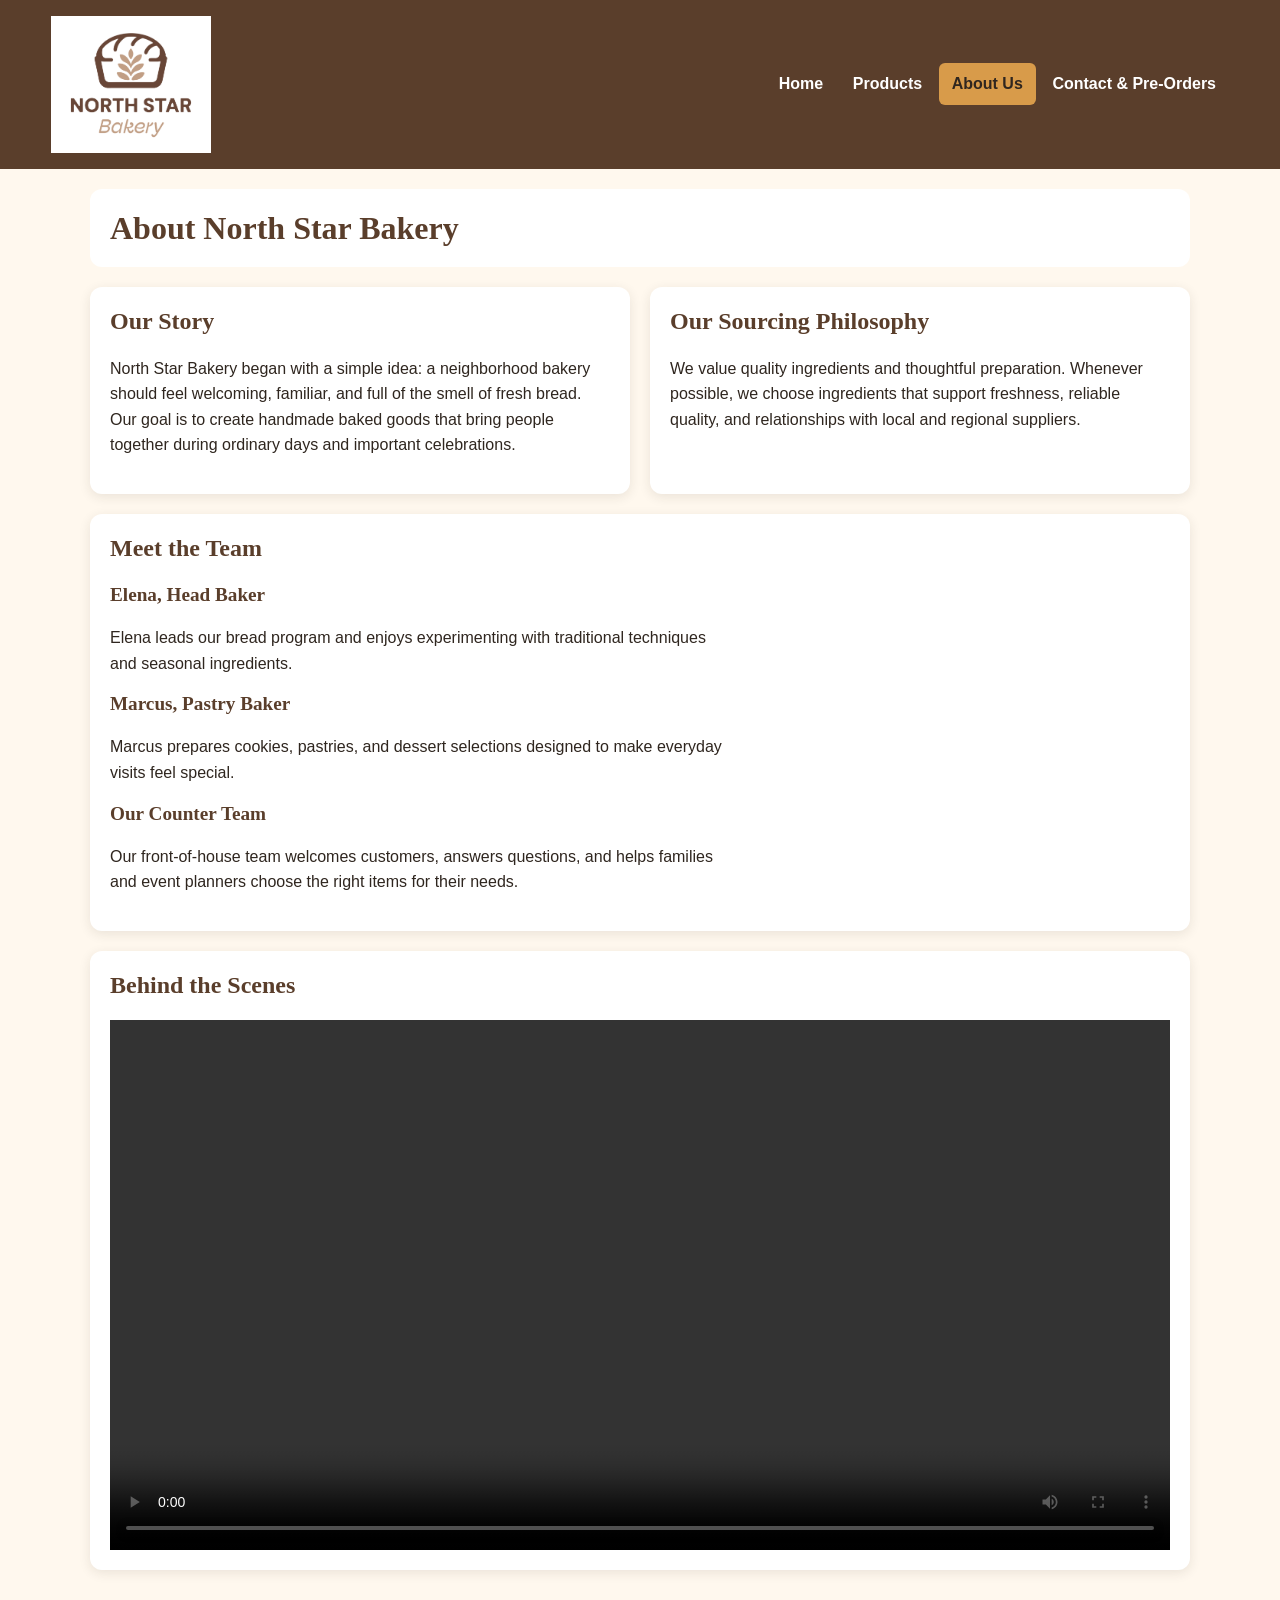
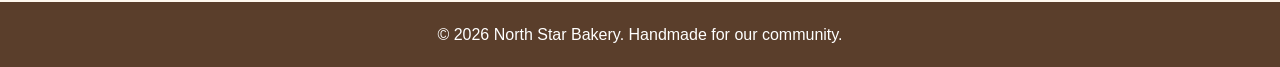
==== about.html @ 64541ff3 "Add North Star Bakery website Add North Star Bakery website" ====
<!DOCTYPE html>
<html lang="en">
<head>
    <meta charset="UTF-8">
    <meta name="viewport" content="width=device-width, initial-scale=1.0">
    <meta name="description" content="Learn the story, sourcing philosophy, and team behind North Star Bakery.">
    <title>North Star Bakery | About Us</title>
    <link rel="stylesheet" href="styles.css">
</head>
<body>
    <header class="site-header">
        <a href="index.html" aria-label="North Star Bakery home">
            <img class="site-logo" src="bakery-logo.png" alt="North Star Bakery logo featuring a loaf of bread and wheat">
        </a>
        <nav class="site-nav" aria-label="Main navigation">
            <ul>
                <li><a href="index.html">Home</a></li>
                <li><a href="products.html">Products</a></li>
                <li><a href="about.html" aria-current="page">About Us</a></li>
                <li><a href="contact.html">Contact &amp; Pre-Orders</a></li>
            </ul>
        </nav>
    </header>

    <main class="site-main">
        <h1>About North Star Bakery</h1>

        <section class="card">
            <h2>Our Story</h2>
            <p>North Star Bakery began with a simple idea: a neighborhood bakery should feel welcoming, familiar, and full of the smell of fresh bread. Our goal is to create handmade baked goods that bring people together during ordinary days and important celebrations.</p>
        </section>

        <section class="card">
            <h2>Our Sourcing Philosophy</h2>
            <p>We value quality ingredients and thoughtful preparation. Whenever possible, we choose ingredients that support freshness, reliable quality, and relationships with local and regional suppliers.</p>
        </section>

        <section class="card">
            <h2>Meet the Team</h2>
            <article>
                <h3>Elena, Head Baker</h3>
                <p>Elena leads our bread program and enjoys experimenting with traditional techniques and seasonal ingredients.</p>
            </article>
            <article>
                <h3>Marcus, Pastry Baker</h3>
                <p>Marcus prepares cookies, pastries, and dessert selections designed to make everyday visits feel special.</p>
            </article>
            <article>
                <h3>Our Counter Team</h3>
                <p>Our front-of-house team welcomes customers, answers questions, and helps families and event planners choose the right items for their needs.</p>
            </article>
        </section>

        <section class="card wide">
            <h2>Behind the Scenes</h2>
            <video controls>
                <source src="bakery-behind-scenes.mp4" type="video/mp4">
                Your browser does not support the video element. Please visit North Star Bakery to learn more about how our breads and pastries are prepared.
            </video>
        </section>
    </main>

    <footer class="site-footer">
        <p>&copy; 2026 North Star Bakery. Handmade for our community.</p>
    </footer>
</body>
</html>
---- styles.css ----
/* North Star Bakery - Touchstone 3
   Mobile-first responsive design using Flexbox.
*/

:root {
    --brown: #5a3e2b;
    --cream: #fff8ee;
    --tan: #c49a78;
    --gold: #d89b4a;
    --white: #ffffff;
    --text: #2f261f;
}

* {
    box-sizing: border-box;
}

html {
    scroll-behavior: smooth;
}

body {
    margin: 0;
    background: var(--cream);
    color: var(--text);
    font-family: Arial, Helvetica, sans-serif;
    line-height: 1.6;
}

h1,
h2,
h3 {
    margin-top: 0;
    color: var(--brown);
    font-family: Georgia, "Times New Roman", serif;
    line-height: 1.2;
}

h1 {
    font-size: 2rem;
    margin-bottom: 1rem;
}

h2 {
    font-size: 1.5rem;
}

h3 {
    font-size: 1.2rem;
}

p,
ul {
    max-width: 70ch;
}

a {
    color: var(--brown);
    font-weight: 700;
}

a:hover,
a:focus {
    color: #7b573f;
}

.site-header {
    background: var(--brown);
    color: var(--white);
    padding: 1rem;
    display: flex;
    flex-direction: column;
    align-items: center;
    gap: 1rem;
}

.site-logo {
    width: min(180px, 70vw);
    height: auto;
    display: block;
}

.site-nav ul {
    list-style: none;
    padding: 0;
    margin: 0;
    display: flex;
    flex-direction: column;
    align-items: center;
    gap: 0.5rem;
}

.site-nav a {
    display: block;
    padding: 0.5rem 0.8rem;
    border-radius: 6px;
    color: var(--white);
    text-decoration: none;
}

.site-nav a:hover,
.site-nav a:focus,
.site-nav a[aria-current="page"] {
    background: var(--gold);
    color: var(--text);
}

.site-main {
    width: min(1100px, 92%);
    margin: 0 auto;
    padding: 1.25rem 0 2rem;
    display: flex;
    flex-direction: column;
    gap: 1rem;
}

.site-main > h1 {
    background: var(--white);
    padding: 1.25rem;
    border-radius: 12px;
    margin-bottom: 0;
}

.card {
    background: var(--white);
    padding: 1.25rem;
    border-radius: 12px;
    box-shadow: 0 3px 12px rgba(47, 38, 31, 0.10);
}

.hero {
    border-top: 6px solid var(--gold);
}

.media {
    width: 100%;
    height: auto;
    display: block;
    border-radius: 8px;
    margin: 1rem 0;
}

figure {
    margin: 1rem 0 0;
}

figcaption {
    margin-top: 0.5rem;
    font-size: 0.95rem;
    color: #5d5148;
}

.price-list {
    padding-left: 1.25rem;
}

.hours-list {
    padding-left: 1.25rem;
}

.site-main section ul li {
    margin-bottom: 0.35rem;
}

audio,
video {
    display: block;
    width: 100%;
    margin-top: 1rem;
}

form {
    display: flex;
    flex-direction: column;
    gap: 1rem;
}

fieldset {
    border: 2px solid var(--tan);
    border-radius: 10px;
    padding: 1rem;
    display: flex;
    flex-direction: column;
    gap: 0.85rem;
}

legend {
    padding: 0 0.5rem;
    font-family: Georgia, "Times New Roman", serif;
    font-weight: 700;
    color: var(--brown);
}

label {
    font-weight: 700;
}

input,
select,
textarea {
    width: 100%;
    padding: 0.7rem;
    border: 1px solid #8e7867;
    border-radius: 6px;
    background: var(--white);
    color: var(--text);
    font: inherit;
}

input:focus,
select:focus,
textarea:focus {
    outline: 3px solid rgba(216, 155, 74, 0.45);
    border-color: var(--brown);
}

button {
    align-self: flex-start;
    border: 0;
    border-radius: 7px;
    background: var(--gold);
    color: var(--text);
    font: inherit;
    font-weight: 700;
    padding: 0.75rem 1.25rem;
    cursor: pointer;
}

button:hover,
button:focus {
    background: var(--tan);
}

.site-footer {
    background: var(--brown);
    color: var(--white);
    text-align: center;
    padding: 1.25rem;
}

.site-footer p {
    margin: 0 auto;
}

@media (min-width: 768px) {
    .site-header {
        flex-direction: row;
        justify-content: space-between;
        padding: 1rem 4%;
    }

    .site-nav ul {
        flex-direction: row;
        justify-content: flex-end;
        gap: 0.25rem;
    }

    .site-main {
        flex-direction: row;
        flex-wrap: wrap;
        align-items: stretch;
        gap: 1.25rem;
    }

    .site-main > h1 {
        flex: 0 0 100%;
    }

    .site-main > .card {
        flex: 1 1 45%;
        min-width: 300px;
    }

    .site-main > .card.hero {
        flex-basis: 100%;
    }

    .site-main > .wide {
        flex-basis: 100%;
    }

    .site-logo {
        width: 160px;
    }
}
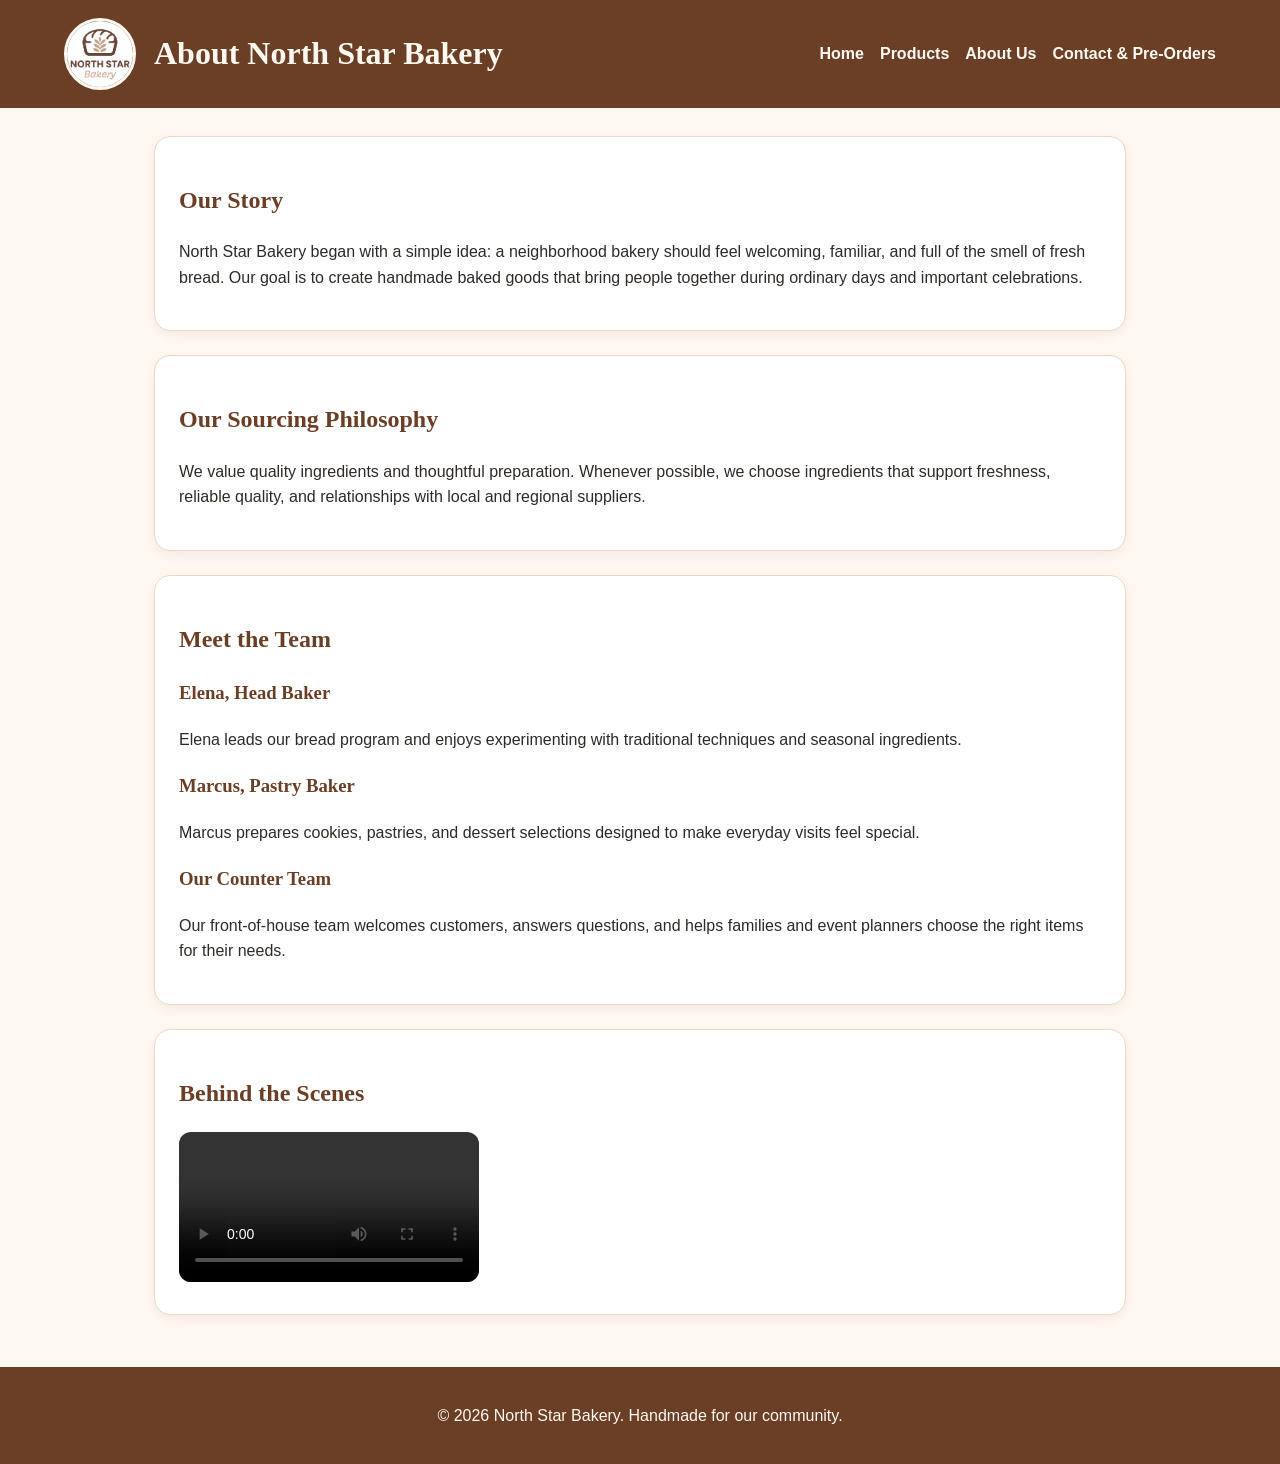
==== commit 78fee93c: "Add files via upload Update website for Touchstone 4" ====
--- a/about.html
+++ b/about.html
@@ -1,67 +1,16 @@
 <!DOCTYPE html>
-<html lang="en">
-<head>
-    <meta charset="UTF-8">
-    <meta name="viewport" content="width=device-width, initial-scale=1.0">
-    <meta name="description" content="Learn the story, sourcing philosophy, and team behind North Star Bakery.">
-    <title>North Star Bakery | About Us</title>
-    <link rel="stylesheet" href="styles.css">
-</head>
-<body>
-    <header class="site-header">
-        <a href="index.html" aria-label="North Star Bakery home">
-            <img class="site-logo" src="bakery-logo.png" alt="North Star Bakery logo featuring a loaf of bread and wheat">
-        </a>
-        <nav class="site-nav" aria-label="Main navigation">
-            <ul>
-                <li><a href="index.html">Home</a></li>
-                <li><a href="products.html">Products</a></li>
-                <li><a href="about.html" aria-current="page">About Us</a></li>
-                <li><a href="contact.html">Contact &amp; Pre-Orders</a></li>
-            </ul>
-        </nav>
-    </header>
-
-    <main class="site-main">
-        <h1>About North Star Bakery</h1>
-
-        <section class="card">
-            <h2>Our Story</h2>
-            <p>North Star Bakery began with a simple idea: a neighborhood bakery should feel welcoming, familiar, and full of the smell of fresh bread. Our goal is to create handmade baked goods that bring people together during ordinary days and important celebrations.</p>
-        </section>
-
-        <section class="card">
-            <h2>Our Sourcing Philosophy</h2>
-            <p>We value quality ingredients and thoughtful preparation. Whenever possible, we choose ingredients that support freshness, reliable quality, and relationships with local and regional suppliers.</p>
-        </section>
-
-        <section class="card">
-            <h2>Meet the Team</h2>
-            <article>
-                <h3>Elena, Head Baker</h3>
-                <p>Elena leads our bread program and enjoys experimenting with traditional techniques and seasonal ingredients.</p>
-            </article>
-            <article>
-                <h3>Marcus, Pastry Baker</h3>
-                <p>Marcus prepares cookies, pastries, and dessert selections designed to make everyday visits feel special.</p>
-            </article>
-            <article>
-                <h3>Our Counter Team</h3>
-                <p>Our front-of-house team welcomes customers, answers questions, and helps families and event planners choose the right items for their needs.</p>
-            </article>
-        </section>
-
-        <section class="card wide">
-            <h2>Behind the Scenes</h2>
-            <video controls>
-                <source src="bakery-behind-scenes.mp4" type="video/mp4">
-                Your browser does not support the video element. Please visit North Star Bakery to learn more about how our breads and pastries are prepared.
-            </video>
-        </section>
-    </main>
-
-    <footer class="site-footer">
-        <p>&copy; 2026 North Star Bakery. Handmade for our community.</p>
-    </footer>
-</body>
-</html>
+<html lang="en"><head><meta charset="UTF-8"><meta name="viewport" content="width=device-width, initial-scale=1.0">
+<title>North Star Bakery | About Us</title><link rel="stylesheet" href="styles.css"></head>
+<body><header><img src="bakery-logo.png" alt="North Star Bakery logo featuring a loaf of bread and wheat">
+<h1>About North Star Bakery</h1><nav aria-label="Main navigation"><ul>
+<li><a href="index.html">Home</a></li><li><a href="products.html">Products</a></li><li><a href="about.html">About Us</a></li><li><a href="contact.html">Contact &amp; Pre-Orders</a></li>
+</ul></nav></header><main>
+<section><h2>Our Story</h2><p>North Star Bakery began with a simple idea: a neighborhood bakery should feel welcoming, familiar, and full of the smell of fresh bread. Our goal is to create handmade baked goods that bring people together during ordinary days and important celebrations.</p></section>
+<section><h2>Our Sourcing Philosophy</h2><p>We value quality ingredients and thoughtful preparation. Whenever possible, we choose ingredients that support freshness, reliable quality, and relationships with local and regional suppliers.</p></section>
+<section><h2>Meet the Team</h2><article><h3>Elena, Head Baker</h3><p>Elena leads our bread program and enjoys experimenting with traditional techniques and seasonal ingredients.</p></article>
+<article><h3>Marcus, Pastry Baker</h3><p>Marcus prepares cookies, pastries, and dessert selections designed to make everyday visits feel special.</p></article>
+<article><h3>Our Counter Team</h3><p>Our front-of-house team welcomes customers, answers questions, and helps families and event planners choose the right items for their needs.</p></article></section>
+<section><h2>Behind the Scenes</h2><video controls><source src="bakery-behind-scenes.mp4" type="video/mp4">Your browser does not support the video element.</video></section>
+</main>
+<footer><p>&copy; 2026 North Star Bakery. Handmade for our community.</p></footer>
+<script src="script.js"></script></body></html>
--- a/styles.css
+++ b/styles.css
@@ -1,285 +1,37 @@
-/* North Star Bakery - Touchstone 3
-   Mobile-first responsive design using Flexbox.
-*/
 
-:root {
-    --brown: #5a3e2b;
-    --cream: #fff8ee;
-    --tan: #c49a78;
-    --gold: #d89b4a;
-    --white: #ffffff;
-    --text: #2f261f;
-}
-
-* {
-    box-sizing: border-box;
-}
-
-html {
-    scroll-behavior: smooth;
-}
-
-body {
-    margin: 0;
-    background: var(--cream);
-    color: var(--text);
-    font-family: Arial, Helvetica, sans-serif;
-    line-height: 1.6;
-}
-
-h1,
-h2,
-h3 {
-    margin-top: 0;
-    color: var(--brown);
-    font-family: Georgia, "Times New Roman", serif;
-    line-height: 1.2;
-}
-
-h1 {
-    font-size: 2rem;
-    margin-bottom: 1rem;
-}
-
-h2 {
-    font-size: 1.5rem;
-}
-
-h3 {
-    font-size: 1.2rem;
-}
-
-p,
-ul {
-    max-width: 70ch;
-}
-
-a {
-    color: var(--brown);
-    font-weight: 700;
-}
-
-a:hover,
-a:focus {
-    color: #7b573f;
-}
-
-.site-header {
-    background: var(--brown);
-    color: var(--white);
-    padding: 1rem;
-    display: flex;
-    flex-direction: column;
-    align-items: center;
-    gap: 1rem;
-}
-
-.site-logo {
-    width: min(180px, 70vw);
-    height: auto;
-    display: block;
-}
-
-.site-nav ul {
-    list-style: none;
-    padding: 0;
-    margin: 0;
-    display: flex;
-    flex-direction: column;
-    align-items: center;
-    gap: 0.5rem;
-}
-
-.site-nav a {
-    display: block;
-    padding: 0.5rem 0.8rem;
-    border-radius: 6px;
-    color: var(--white);
-    text-decoration: none;
-}
-
-.site-nav a:hover,
-.site-nav a:focus,
-.site-nav a[aria-current="page"] {
-    background: var(--gold);
-    color: var(--text);
-}
-
-.site-main {
-    width: min(1100px, 92%);
-    margin: 0 auto;
-    padding: 1.25rem 0 2rem;
-    display: flex;
-    flex-direction: column;
-    gap: 1rem;
-}
-
-.site-main > h1 {
-    background: var(--white);
-    padding: 1.25rem;
-    border-radius: 12px;
-    margin-bottom: 0;
-}
-
-.card {
-    background: var(--white);
-    padding: 1.25rem;
-    border-radius: 12px;
-    box-shadow: 0 3px 12px rgba(47, 38, 31, 0.10);
-}
-
-.hero {
-    border-top: 6px solid var(--gold);
-}
-
-.media {
-    width: 100%;
-    height: auto;
-    display: block;
-    border-radius: 8px;
-    margin: 1rem 0;
-}
-
-figure {
-    margin: 1rem 0 0;
-}
-
-figcaption {
-    margin-top: 0.5rem;
-    font-size: 0.95rem;
-    color: #5d5148;
-}
-
-.price-list {
-    padding-left: 1.25rem;
-}
-
-.hours-list {
-    padding-left: 1.25rem;
-}
-
-.site-main section ul li {
-    margin-bottom: 0.35rem;
-}
-
-audio,
-video {
-    display: block;
-    width: 100%;
-    margin-top: 1rem;
-}
-
-form {
-    display: flex;
-    flex-direction: column;
-    gap: 1rem;
-}
-
-fieldset {
-    border: 2px solid var(--tan);
-    border-radius: 10px;
-    padding: 1rem;
-    display: flex;
-    flex-direction: column;
-    gap: 0.85rem;
-}
-
-legend {
-    padding: 0 0.5rem;
-    font-family: Georgia, "Times New Roman", serif;
-    font-weight: 700;
-    color: var(--brown);
-}
-
-label {
-    font-weight: 700;
-}
-
-input,
-select,
-textarea {
-    width: 100%;
-    padding: 0.7rem;
-    border: 1px solid #8e7867;
-    border-radius: 6px;
-    background: var(--white);
-    color: var(--text);
-    font: inherit;
-}
-
-input:focus,
-select:focus,
-textarea:focus {
-    outline: 3px solid rgba(216, 155, 74, 0.45);
-    border-color: var(--brown);
-}
-
-button {
-    align-self: flex-start;
-    border: 0;
-    border-radius: 7px;
-    background: var(--gold);
-    color: var(--text);
-    font: inherit;
-    font-weight: 700;
-    padding: 0.75rem 1.25rem;
-    cursor: pointer;
-}
-
-button:hover,
-button:focus {
-    background: var(--tan);
-}
-
-.site-footer {
-    background: var(--brown);
-    color: var(--white);
-    text-align: center;
-    padding: 1.25rem;
-}
-
-.site-footer p {
-    margin: 0 auto;
-}
-
-@media (min-width: 768px) {
-    .site-header {
-        flex-direction: row;
-        justify-content: space-between;
-        padding: 1rem 4%;
-    }
-
-    .site-nav ul {
-        flex-direction: row;
-        justify-content: flex-end;
-        gap: 0.25rem;
-    }
-
-    .site-main {
-        flex-direction: row;
-        flex-wrap: wrap;
-        align-items: stretch;
-        gap: 1.25rem;
-    }
-
-    .site-main > h1 {
-        flex: 0 0 100%;
-    }
-
-    .site-main > .card {
-        flex: 1 1 45%;
-        min-width: 300px;
-    }
-
-    .site-main > .card.hero {
-        flex-basis: 100%;
-    }
-
-    .site-main > .wide {
-        flex-basis: 100%;
-    }
-
-    .site-logo {
-        width: 160px;
-    }
-}
+:root{--cream:#FFF8F0;--brown:#6B3E26;--peach:#D88C5A;--charcoal:#2F2A26}
+*{box-sizing:border-box}
+body{margin:0;background:var(--cream);color:var(--charcoal);font-family:Arial,sans-serif;line-height:1.6}
+header{background:var(--brown);color:var(--cream);padding:18px 5%;display:flex;align-items:center;gap:18px;flex-wrap:wrap}
+header img{width:72px;height:72px;object-fit:cover;border-radius:50%;border:3px solid var(--cream)}
+h1,h2,h3{font-family:Georgia,serif;color:var(--brown)}
+header h1{color:var(--cream);margin:0;font-size:2rem}
+nav{margin-left:auto}
+nav ul{list-style:none;display:flex;gap:16px;flex-wrap:wrap;margin:0;padding:0}
+nav a{color:var(--cream);text-decoration:none;font-weight:bold}
+nav a:hover,nav a:focus{color:#fff}
+main{max-width:1100px;margin:0 auto;padding:28px 5%}
+section,.panel{background:white;border:1px solid #ead7c7;border-radius:16px;padding:24px;margin:0 0 24px;box-shadow:0 4px 12px rgba(47,42,38,.06)}
+img,video{max-width:100%;border-radius:12px}
+picture img{width:100%;display:block}
+audio{width:100%}
+footer{background:var(--brown);color:var(--cream);text-align:center;padding:20px}
+.btn{border:0;border-radius:10px;background:var(--peach);color:white;padding:10px 14px;font-weight:bold;cursor:pointer}
+.btn:hover{filter:brightness(.95)}
+.product-grid{display:flex;flex-wrap:wrap;gap:18px}
+.product-card{flex:1 1 250px;border:1px solid #ead7c7;border-radius:14px;padding:18px;background:#fffaf6}
+.product-card h3{margin-top:0}
+.favorite-btn{width:100%}
+.favorite-btn.active{background:var(--brown)}
+.favorite-summary{position:sticky;top:10px;background:#fff3e8;border-left:5px solid var(--peach)}
+.favorite-list{margin:8px 0 0;padding-left:20px}
+.form-grid{display:grid;grid-template-columns:1fr 1fr;gap:18px}
+.field{display:flex;flex-direction:column}
+.field.full{grid-column:1/-1}
+label{font-weight:bold;margin-bottom:5px}
+input,textarea,select{padding:11px;border:1px solid #bda895;border-radius:8px;font:inherit}
+textarea{min-height:130px}
+.error{color:#a11;font-size:.92rem;min-height:1.4em;margin-top:4px;font-weight:bold}
+.success{background:#e9f7ea;border:1px solid #8abf8d;padding:12px;border-radius:8px}
+.small-note{font-size:.9rem;color:#665d57}
+@media(max-width:700px){header{justify-content:center}nav{margin-left:0}.form-grid{grid-template-columns:1fr}.field.full{grid-column:auto}main{padding:20px 4%}}
